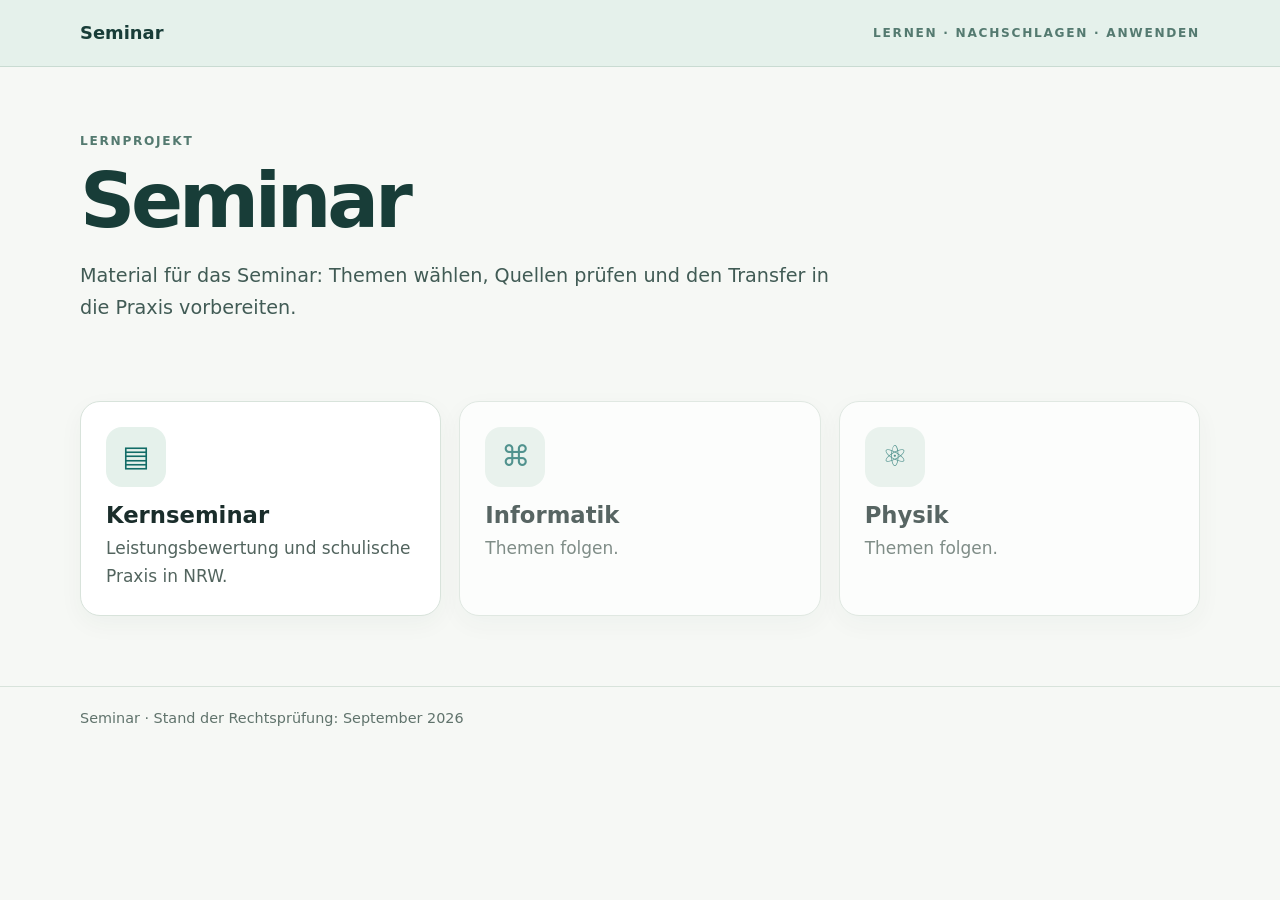
==== seminar/index.html @ 30640e45 "initial commit" ====
<!doctype html><html lang="de"><head><meta charset="utf-8"><meta name="viewport" content="width=device-width,initial-scale=1"><title>Startseite · Seminar</title><link rel="stylesheet" href="styles.css"></head><body><header class="site-head"><div class="wrap"><a class="brand" href="index.html">Seminar</a><span class="eyebrow">Lernen · Nachschlagen · Anwenden</span></div></header><main class="wrap"><div class="hero"><span class="eyebrow">Lernprojekt</span><h1>Seminar</h1><p class="lead">Material für das Seminar: Themen wählen, Quellen prüfen und den Transfer in die Praxis vorbereiten.</p></div><div class="grid"><a class="card" href="kernseminar/index.html"><span class="icon" role="img" aria-label="Buch">▤</span><h2>Kernseminar</h2><p>Leistungsbewertung und schulische Praxis in NRW.</p></a><div class="card muted"><span class="icon" role="img" aria-label="Codezeichen">⌘</span><h2>Informatik</h2><p>Themen folgen.</p></div><div class="card muted"><span class="icon" role="img" aria-label="Atom">⚛</span><h2>Physik</h2><p>Themen folgen.</p></div></div></main><footer class="foot"><div class="wrap">Seminar · Stand der Rechtsprüfung: September 2026</div></footer></body></html>
---- seminar/styles.css ----
*{box-sizing:border-box}html{scroll-behavior:smooth}body{margin:0;background:#f6f8f5;color:#1a2d2b;font:17px/1.65 system-ui,-apple-system,BlinkMacSystemFont,"Segoe UI",sans-serif}a{color:#126c67;text-underline-offset:3px}a:hover{color:#0a4744}.wrap{width:min(1120px,calc(100% - 40px));margin:auto}.site-head{background:#e5f1eb;border-bottom:1px solid #c9dbd2}.site-head .wrap{display:flex;align-items:center;justify-content:space-between;gap:20px;padding:18px 0}.brand{font-weight:800;color:#183d38;text-decoration:none;font-size:1.12rem}.eyebrow{text-transform:uppercase;letter-spacing:.14em;color:#547a70;font-weight:800;font-size:.76rem}.hero{padding:58px 0 34px}.hero h1{font-size:clamp(2.6rem,6vw,5rem);line-height:1.05;letter-spacing:-.055em;margin:8px 0 18px;color:#183d38}.lead{font-size:1.2rem;max-width:760px;color:#415b55}.grid{display:grid;grid-template-columns:repeat(auto-fit,minmax(260px,1fr));gap:18px;margin:24px 0 70px}.card{display:block;background:white;border:1px solid #d8e3db;border-radius:20px;padding:25px;color:inherit;text-decoration:none;box-shadow:0 8px 25px #183d380b;transition:transform .2s,box-shadow .2s}.card:hover{transform:translateY(-4px);box-shadow:0 15px 32px #183d3818}.card h2{font-size:1.42rem;line-height:1.2;margin:15px 0 5px}.card p{margin:0;color:#52645e}.icon{display:grid;place-items:center;width:60px;height:60px;border-radius:16px;background:#e5f1eb;color:#126c67;font-size:1.8rem}.muted{opacity:.72}.crumbs{padding:26px 0 0;font-size:.9rem}.article{max-width:780px;padding:32px 0 80px}.article h1{font-size:clamp(2.3rem,5vw,4rem);line-height:1.09;letter-spacing:-.04em;margin:8px 0 10px}.article .lead{margin:0 0 30px}.article section{background:white;border:1px solid #d8e3db;border-radius:20px;padding:26px 30px}.article p:first-child{margin-top:0}.article p:last-child{margin-bottom:0}.article li{margin:.5em 0}.source{border-top:1px solid #d8e3db;padding-top:20px;margin-top:26px;font-size:.93rem}.navnext{margin-top:24px}.foot{border-top:1px solid #d8e3db;padding:20px 0 40px;color:#60736c;font-size:.9rem}@media(max-width:600px){.site-head .wrap{align-items:flex-start;flex-direction:column}.article section{padding:20px}}.lesson-figure{margin:0 0 28px;border:1px solid #d8e3db;border-radius:20px;overflow:hidden;background:#fff}.lesson-figure img{display:block;width:100%;height:auto;aspect-ratio:3/2;object-fit:cover}.practice{margin-top:28px}.practice h2{font-size:clamp(1.7rem,4vw,2.35rem);line-height:1.15;margin:.35rem 0 .5rem}.question-grid{display:grid;gap:16px;margin-top:24px}.flip-card{display:block;width:100%;min-height:230px;padding:0;border:0;border-radius:18px;background:transparent;color:inherit;font:inherit;text-align:left;cursor:pointer;perspective:1200px}.flip-card-inner{position:relative;display:grid;min-height:230px;transition:transform .55s cubic-bezier(.2,.7,.2,1);transform-style:preserve-3d}.flip-card.is-flipped .flip-card-inner{transform:rotateY(180deg)}.flip-face{grid-area:1/1;display:flex;flex-direction:column;justify-content:space-between;gap:18px;padding:24px;border:1px solid #cbdcd3;border-radius:18px;background:#f9fcfa;box-shadow:0 8px 22px #183d380c;backface-visibility:hidden;-webkit-backface-visibility:hidden}.flip-front strong{font-size:1.12rem;line-height:1.45}.flip-back{background:#e5f1eb;transform:rotateY(180deg)}.question-number{font-size:.76rem;font-weight:800;letter-spacing:.12em;text-transform:uppercase;color:#547a70}.flip-hint{font-size:.86rem;font-weight:700;color:#126c67}.flip-card:hover .flip-face{border-color:#8fb6aa}.flip-card:focus-visible{outline:3px solid #126c67;outline-offset:4px}.flip-card:focus:not(:focus-visible){outline:none}@media(prefers-reduced-motion:reduce){.flip-card-inner{transition:none}}@media(min-width:900px){.article{max-width:920px}.question-grid{grid-template-columns:repeat(3,1fr)}.flip-card,.flip-card-inner{min-height:310px}}
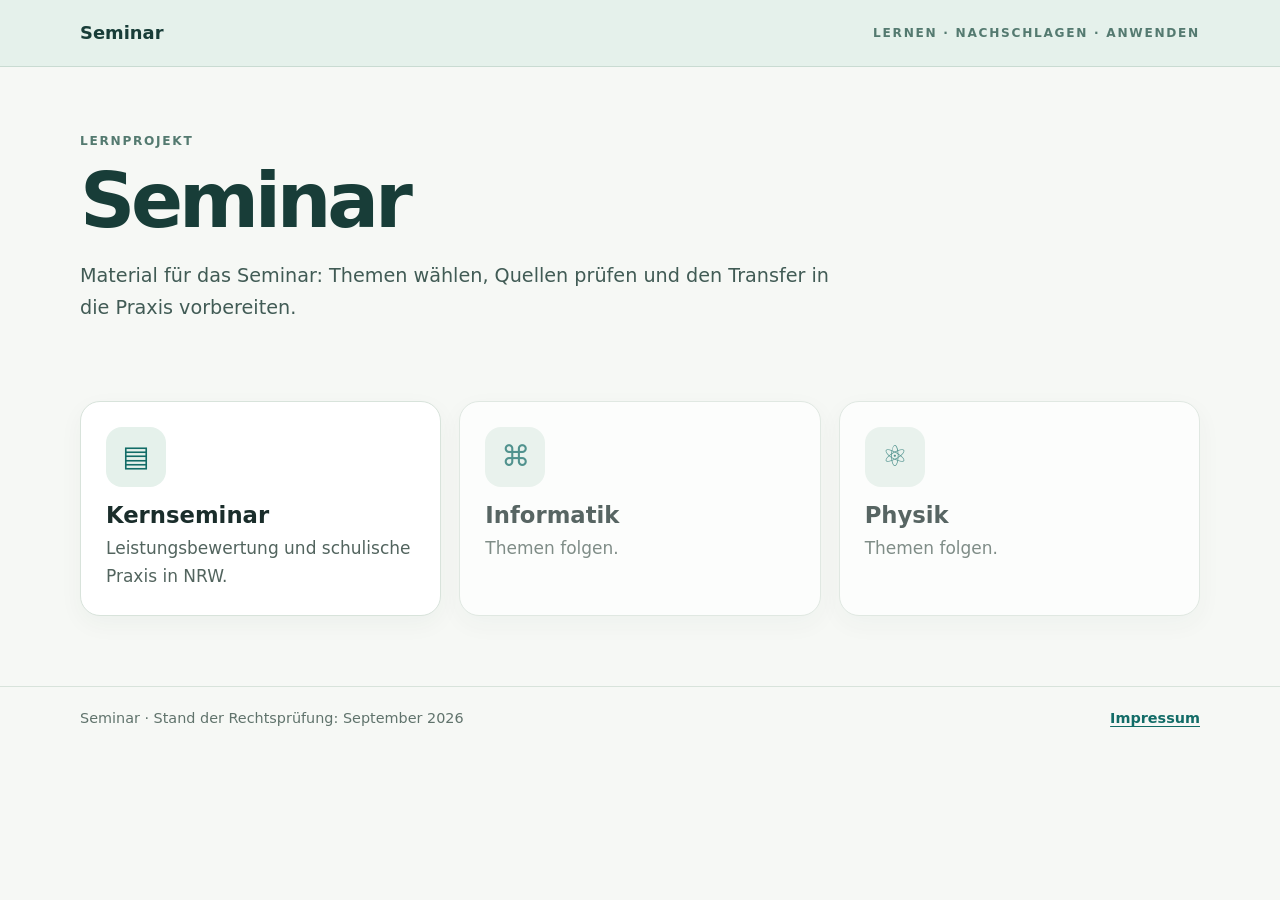
==== commit 5ceac470: "Add impressum" ====
--- a/seminar/index.html
+++ b/seminar/index.html
@@ -1 +1 @@
-<!doctype html><html lang="de"><head><meta charset="utf-8"><meta name="viewport" content="width=device-width,initial-scale=1"><title>Startseite · Seminar</title><link rel="stylesheet" href="styles.css"></head><body><header class="site-head"><div class="wrap"><a class="brand" href="index.html">Seminar</a><span class="eyebrow">Lernen · Nachschlagen · Anwenden</span></div></header><main class="wrap"><div class="hero"><span class="eyebrow">Lernprojekt</span><h1>Seminar</h1><p class="lead">Material für das Seminar: Themen wählen, Quellen prüfen und den Transfer in die Praxis vorbereiten.</p></div><div class="grid"><a class="card" href="kernseminar/index.html"><span class="icon" role="img" aria-label="Buch">▤</span><h2>Kernseminar</h2><p>Leistungsbewertung und schulische Praxis in NRW.</p></a><div class="card muted"><span class="icon" role="img" aria-label="Codezeichen">⌘</span><h2>Informatik</h2><p>Themen folgen.</p></div><div class="card muted"><span class="icon" role="img" aria-label="Atom">⚛</span><h2>Physik</h2><p>Themen folgen.</p></div></div></main><footer class="foot"><div class="wrap">Seminar · Stand der Rechtsprüfung: September 2026</div></footer></body></html>+<!doctype html><html lang="de"><head><meta charset="utf-8"><meta name="viewport" content="width=device-width,initial-scale=1"><title>Startseite · Seminar</title><link rel="stylesheet" href="styles.css"></head><body><header class="site-head"><div class="wrap"><a class="brand" href="index.html">Seminar</a><span class="eyebrow">Lernen · Nachschlagen · Anwenden</span></div></header><main class="wrap"><div class="hero"><span class="eyebrow">Lernprojekt</span><h1>Seminar</h1><p class="lead">Material für das Seminar: Themen wählen, Quellen prüfen und den Transfer in die Praxis vorbereiten.</p></div><div class="grid"><a class="card" href="kernseminar/index.html"><span class="icon" role="img" aria-label="Buch">▤</span><h2>Kernseminar</h2><p>Leistungsbewertung und schulische Praxis in NRW.</p></a><div class="card muted"><span class="icon" role="img" aria-label="Codezeichen">⌘</span><h2>Informatik</h2><p>Themen folgen.</p></div><div class="card muted"><span class="icon" role="img" aria-label="Atom">⚛</span><h2>Physik</h2><p>Themen folgen.</p></div></div></main><footer class="foot"><div class="wrap"><span>Seminar · Stand der Rechtsprüfung: September 2026</span><a href="impressum.html">Impressum</a></div></footer></body></html>
--- a/seminar/styles.css
+++ b/seminar/styles.css
@@ -1 +1,2 @@
 *{box-sizing:border-box}html{scroll-behavior:smooth}body{margin:0;background:#f6f8f5;color:#1a2d2b;font:17px/1.65 system-ui,-apple-system,BlinkMacSystemFont,"Segoe UI",sans-serif}a{color:#126c67;text-underline-offset:3px}a:hover{color:#0a4744}.wrap{width:min(1120px,calc(100% - 40px));margin:auto}.site-head{background:#e5f1eb;border-bottom:1px solid #c9dbd2}.site-head .wrap{display:flex;align-items:center;justify-content:space-between;gap:20px;padding:18px 0}.brand{font-weight:800;color:#183d38;text-decoration:none;font-size:1.12rem}.eyebrow{text-transform:uppercase;letter-spacing:.14em;color:#547a70;font-weight:800;font-size:.76rem}.hero{padding:58px 0 34px}.hero h1{font-size:clamp(2.6rem,6vw,5rem);line-height:1.05;letter-spacing:-.055em;margin:8px 0 18px;color:#183d38}.lead{font-size:1.2rem;max-width:760px;color:#415b55}.grid{display:grid;grid-template-columns:repeat(auto-fit,minmax(260px,1fr));gap:18px;margin:24px 0 70px}.card{display:block;background:white;border:1px solid #d8e3db;border-radius:20px;padding:25px;color:inherit;text-decoration:none;box-shadow:0 8px 25px #183d380b;transition:transform .2s,box-shadow .2s}.card:hover{transform:translateY(-4px);box-shadow:0 15px 32px #183d3818}.card h2{font-size:1.42rem;line-height:1.2;margin:15px 0 5px}.card p{margin:0;color:#52645e}.icon{display:grid;place-items:center;width:60px;height:60px;border-radius:16px;background:#e5f1eb;color:#126c67;font-size:1.8rem}.muted{opacity:.72}.crumbs{padding:26px 0 0;font-size:.9rem}.article{max-width:780px;padding:32px 0 80px}.article h1{font-size:clamp(2.3rem,5vw,4rem);line-height:1.09;letter-spacing:-.04em;margin:8px 0 10px}.article .lead{margin:0 0 30px}.article section{background:white;border:1px solid #d8e3db;border-radius:20px;padding:26px 30px}.article p:first-child{margin-top:0}.article p:last-child{margin-bottom:0}.article li{margin:.5em 0}.source{border-top:1px solid #d8e3db;padding-top:20px;margin-top:26px;font-size:.93rem}.navnext{margin-top:24px}.foot{border-top:1px solid #d8e3db;padding:20px 0 40px;color:#60736c;font-size:.9rem}@media(max-width:600px){.site-head .wrap{align-items:flex-start;flex-direction:column}.article section{padding:20px}}.lesson-figure{margin:0 0 28px;border:1px solid #d8e3db;border-radius:20px;overflow:hidden;background:#fff}.lesson-figure img{display:block;width:100%;height:auto;aspect-ratio:3/2;object-fit:cover}.practice{margin-top:28px}.practice h2{font-size:clamp(1.7rem,4vw,2.35rem);line-height:1.15;margin:.35rem 0 .5rem}.question-grid{display:grid;gap:16px;margin-top:24px}.flip-card{display:block;width:100%;min-height:230px;padding:0;border:0;border-radius:18px;background:transparent;color:inherit;font:inherit;text-align:left;cursor:pointer;perspective:1200px}.flip-card-inner{position:relative;display:grid;min-height:230px;transition:transform .55s cubic-bezier(.2,.7,.2,1);transform-style:preserve-3d}.flip-card.is-flipped .flip-card-inner{transform:rotateY(180deg)}.flip-face{grid-area:1/1;display:flex;flex-direction:column;justify-content:space-between;gap:18px;padding:24px;border:1px solid #cbdcd3;border-radius:18px;background:#f9fcfa;box-shadow:0 8px 22px #183d380c;backface-visibility:hidden;-webkit-backface-visibility:hidden}.flip-front strong{font-size:1.12rem;line-height:1.45}.flip-back{background:#e5f1eb;transform:rotateY(180deg)}.question-number{font-size:.76rem;font-weight:800;letter-spacing:.12em;text-transform:uppercase;color:#547a70}.flip-hint{font-size:.86rem;font-weight:700;color:#126c67}.flip-card:hover .flip-face{border-color:#8fb6aa}.flip-card:focus-visible{outline:3px solid #126c67;outline-offset:4px}.flip-card:focus:not(:focus-visible){outline:none}@media(prefers-reduced-motion:reduce){.flip-card-inner{transition:none}}@media(min-width:900px){.article{max-width:920px}.question-grid{grid-template-columns:repeat(3,1fr)}.flip-card,.flip-card-inner{min-height:310px}}
+.foot .wrap{display:flex;align-items:center;justify-content:space-between;gap:20px}.foot a{font-weight:700}.legal-page section+section{margin-top:20px}.legal-page h2{margin-top:0;font-size:1.35rem;line-height:1.25}@media(max-width:600px){.foot .wrap{align-items:flex-start;flex-direction:column;gap:8px}}
